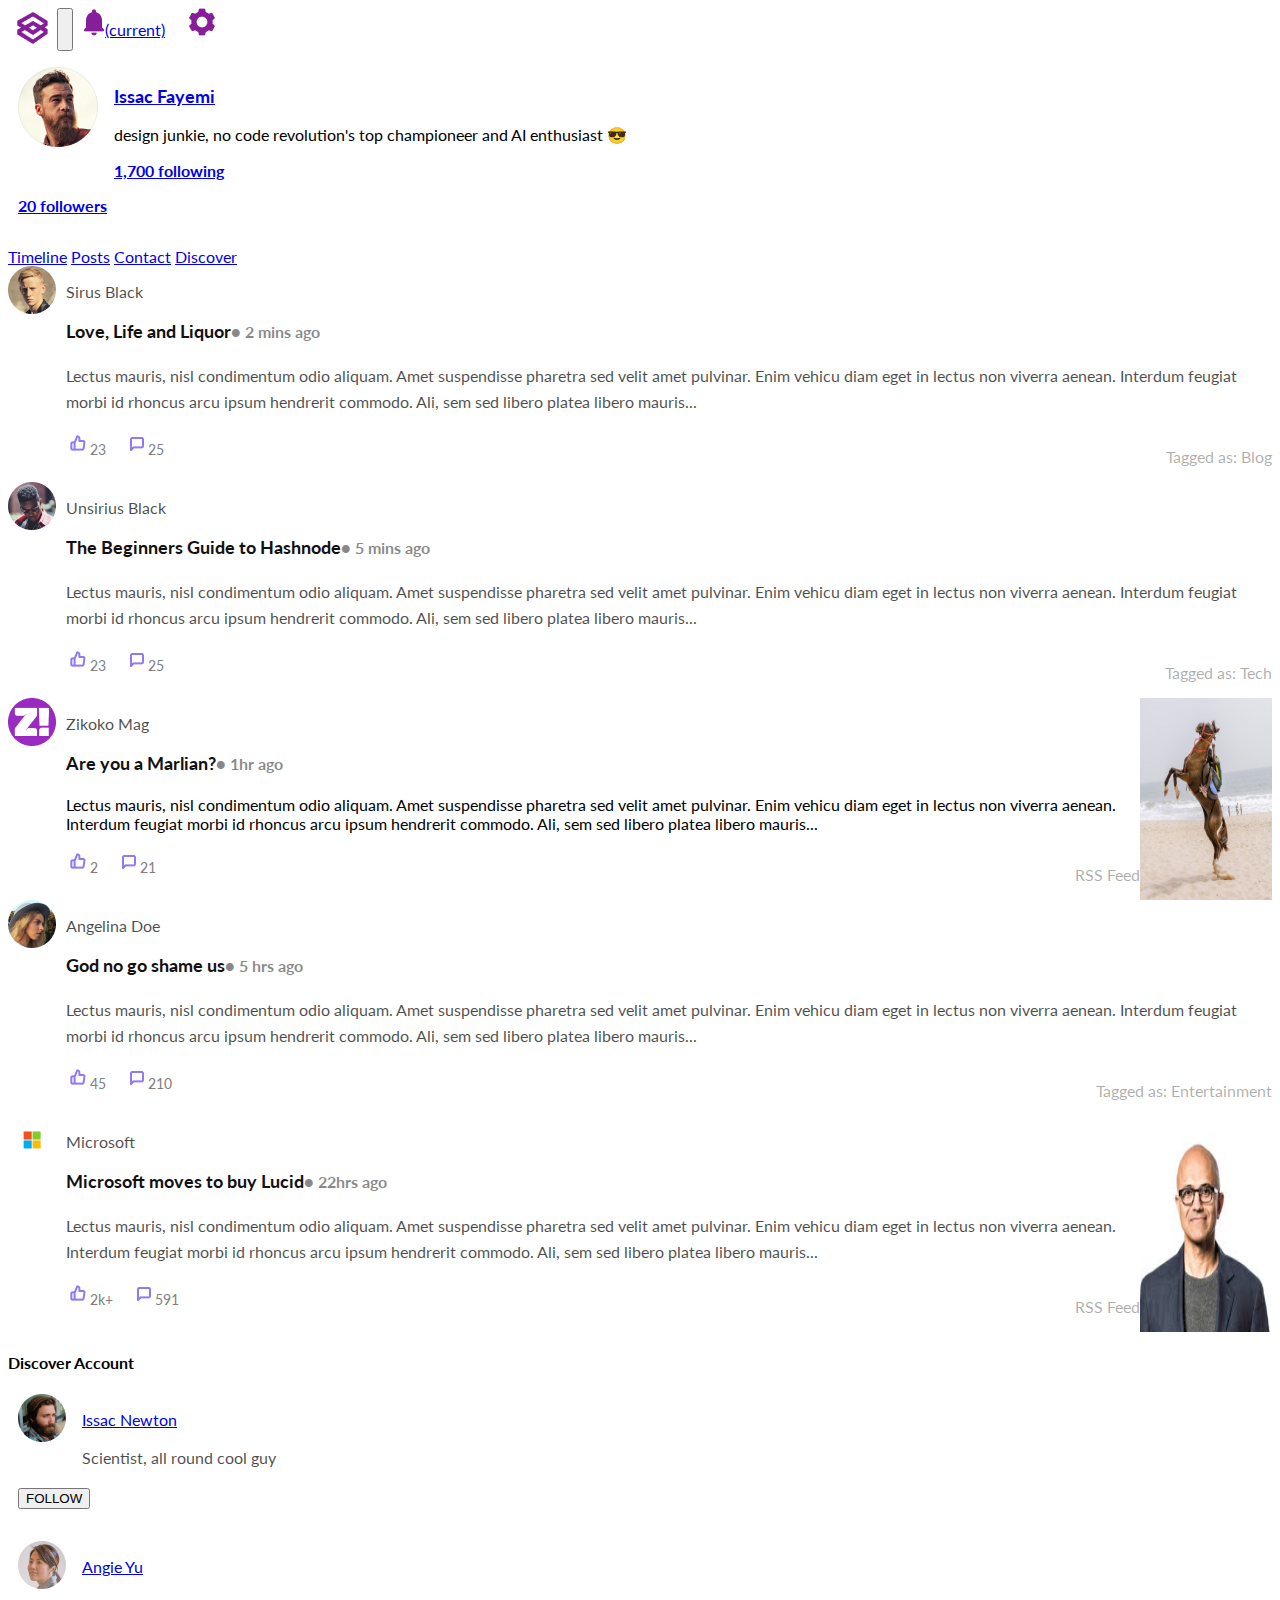
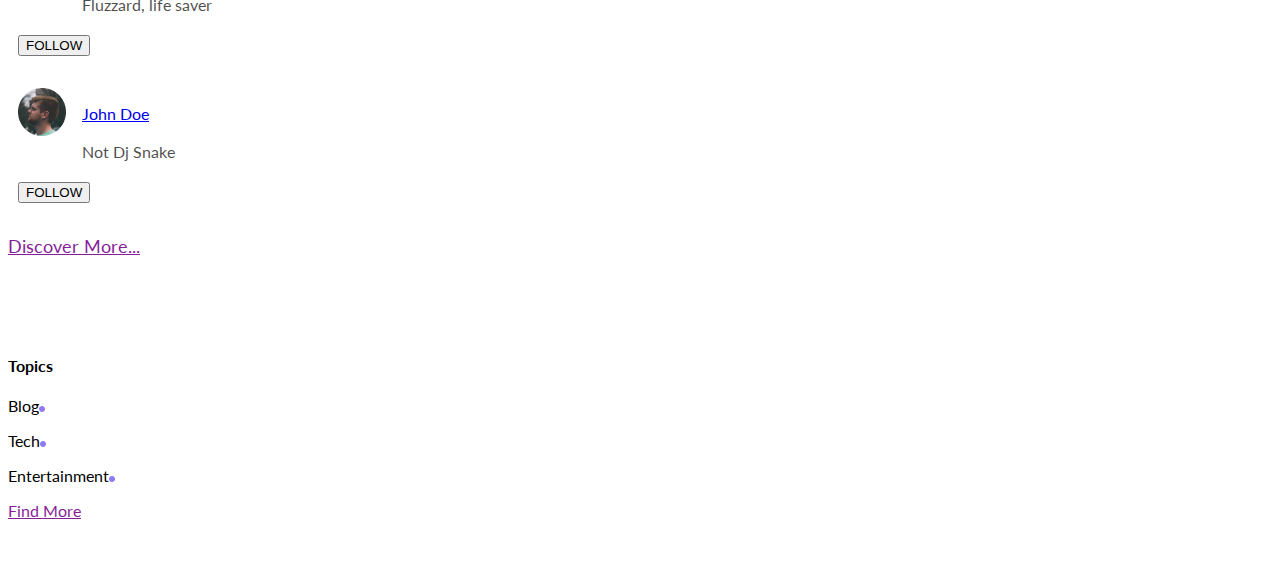
==== index.html @ 247ab6b3 "picture" ====
<!doctype html>
<html lang="en">
  <head>
    <!-- Required meta tags -->
    <meta charset="utf-8">
    <meta name="viewport" content="width=device-width, initial-scale=1, shrink-to-fit=no">

    <!-- Bootstrap CSS -->
    <link rel="stylesheet" href="https://stackpath.bootstrapcdn.com/bootstrap/4.5.0/css/bootstrap.min.css" integrity="sha384-9aIt2nRpC12Uk9gS9baDl411NQApFmC26EwAOH8WgZl5MYYxFfc+NcPb1dKGj7Sk" crossorigin="anonymous">
    <link href="https://fonts.googleapis.com/css2?family=Lato&display=swap" rel="stylesheet">
    
    <title>LucidBlog</title>
    <link rel="stylesheet" href="css1/styles.css">
  </head>
  <body>
    <!-- Header section -->
    <header class="container">
        <nav class="navbar navbar-expand-lg navbar-light ">
            <a class="navbar-brand" href="#"><img src="images/lucid-logo 1.png"></a>
            <button class="navbar-toggler" type="button" data-toggle="collapse" data-target="#navbarNavAltMarkup" aria-controls="navbarNavAltMarkup" aria-expanded="false" aria-label="Toggle navigation">
              <span class="navbar-toggler-icon"></span>
            </button>
            <div class="collapse navbar-collapse" id="navbarNavAltMarkup">
              <div class="navbar-nav ml-auto">
                <a class="nav-item nav-link " href="#"><img src="images/Vector (2).png"><span class="sr-only">(current)</span></a>
                <a class="nav-item nav-link" href="#"><img src="images/Union.png"></a>
              </div>
            </div>
          </nav>
    </header>

    <section class="container d-flex">
      <figure class="figure">
          <img src="images/Ellipse 1.png">
          <figcaption class="d-flex flex-column">
              <p class="profile-name">
                <a href="/name" class="text-dark">Issac Fayemi</a>
              </p>
              <p class="about">design junkie, no code revolution's top championeer and AI enthusiast 😎</p>
          </figcaption>
          <div class="user-stats d-flex flex-row">
              <div class="d-inline pr-3">
                  <a href="/following" class="text-dark">1,700 following</p>
              </div>
              <div class="d-inline pr-3">
                  <a href="/followers" class="text-dark">20 followers</p>
              </div>
          </div>
      </figure>
    </section>

    <section id="main-blog" class="container">
      <div class="row ">
        <div class="col-md-8">
          <nav class="nav d-flex justify-content-start border">
            <a class="p-3 text-muted" href="#">Timeline</a>
            <a class="p-3 text-muted" href="#">Posts</a>
            <a class="p-3 text-muted" href="#">Contact</a>
            <a class="p-3 text-muted" href="#">Discover</a>
          </nav>
          <div class="border comment">
            <div class="col-12 mt-2 comment-header">
              <div>
                <img class="comment-pix" src="images/profilePix1.png">
              </div>
              <div class="comment-brand">
                <p class="brand-title">Sirus Black</p>
                <p class="brand-heading">Love, Life and Liquor<span class="timestamp">&#9679; 2 mins ago</span></p>
                <p class="brand-texts">Lectus mauris, nisl condimentum odio aliquam. Amet suspendisse pharetra sed velit amet 
                pulvinar. Enim vehicu diam eget in lectus non viverra aenean. Interdum feugiat morbi id rhoncus arcu ipsum
                hendrerit commodo. Ali, sem sed libero platea libero mauris... </p>
                <div class="reactions">
                  <img class="icon" src="images/upvote.png"><span class="count">23</span>
                  <img class="icon reply" src="images/reply.png"><span class="count">25</span>
                  <p class="tag ">Tagged as: Blog</p>
                </div>
              </div>
            </div>
          </div>
          <div class="border comment">
            <div class="col-12 mt-2 comment-header">
              <div>
                <img class="comment-pix" src="images/Ellipse 8.png">
              </div>
              <div class="comment-brand">
                <p class="brand-title">Unsirius Black</p>
                <p class="brand-heading">The Beginners Guide to Hashnode<span class="timestamp">&#9679; 5 mins ago</span></p>
                <p class="brand-texts">Lectus mauris, nisl condimentum odio aliquam. Amet suspendisse pharetra sed velit amet 
                pulvinar. Enim vehicu diam eget in lectus non viverra aenean. Interdum feugiat morbi id rhoncus arcu ipsum
                hendrerit commodo. Ali, sem sed libero platea libero mauris... </p>
                <div class="reactions">
                  <img class="icon" src="images/upvote.png"><span class="count">23</span>
                  <img class="icon reply" src="images/reply.png"><span class="count">25</span>
                  <p class="tag ">Tagged as: Tech</p>
                </div>
              </div>
            </div>
          </div>
          <div class="border comment zili">
            <div class="col-8 mt-2 comment-header">
              <br>
              <div>
                <img class="comment-pix" src="images/Ellipse 13.png">
              </div>
              <div class="comment-brand">
                <p class="brand-title">Zikoko Mag</p>
                <p class="brand-heading">Are you a Marlian?<span class="timestamp">&#9679; 1hr ago</span></p>
                <p class="brand-texts-2">Lectus mauris, nisl condimentum odio aliquam. Amet suspendisse pharetra sed velit amet 
                pulvinar. Enim vehicu diam eget in lectus non viverra aenean. Interdum feugiat morbi id rhoncus arcu ipsum
                hendrerit commodo. Ali, sem sed libero platea libero mauris... </p>
                <div class="reactions">
                  <img class="icon" src="images/upvote.png"><span class="count">2</span>
                  <img class="icon reply" src="images/reply.png"><span class="count">21</span>
                  <p class="tag ">RSS Feed</p>
                </div>
              </div>
            </div>
            <div class="col-4 pr-0">
              <img class="img-fluid  pix-zili" src="images/Rectangle 10.png">
            </div>
          </div>
          <div class="border comment">
            <div class="col-12 mt-2 comment-header">
              <div>
                <img class="comment-pix" src="images/Ellipse 8 (1).png">
              </div>
              <div class="comment-brand">
                <p class="brand-title">Angelina Doe</p>
                <p class="brand-heading">God no go shame us<span class="timestamp">&#9679; 5 hrs ago</span></p>
                <p class="brand-texts">Lectus mauris, nisl condimentum odio aliquam. Amet suspendisse pharetra sed velit amet 
                pulvinar. Enim vehicu diam eget in lectus non viverra aenean. Interdum feugiat morbi id rhoncus arcu ipsum
                hendrerit commodo. Ali, sem sed libero platea libero mauris... </p>
                <div class="reactions">
                  <img class="icon" src="images/upvote.png"><span class="count">45</span>
                  <img class="icon reply" src="images/reply.png"><span class="count">210</span>
                  <p class="tag ">Tagged as: Entertainment</p>
                </div>
              </div>
            </div>
          </div>
          <div class="border comment zili">
            <div class="col-8 mt-2 comment-header">
              <div>
                <img class="comment-pix" src="images/Ellipse 13 (2).png">
              </div>
              <div class="comment-brand">
                <p class="brand-title">Microsoft</p>
                <p class="brand-heading">Microsoft moves to buy Lucid<span class="timestamp">&#9679; 22hrs ago</span></p>
                <p class="brand-texts">Lectus mauris, nisl condimentum odio aliquam. Amet suspendisse pharetra sed velit amet 
                pulvinar. Enim vehicu diam eget in lectus non viverra aenean. Interdum feugiat morbi id rhoncus arcu ipsum
                hendrerit commodo. Ali, sem sed libero platea libero mauris... </p>
                <div class="reactions">
                  <img class="icon" src="images/upvote.png"><span class="count">2k+</span>
                  <img class="icon reply" src="images/reply.png"><span class="count">591</span>
                  <p class="tag ">RSS Feed</p>
                </div>
              </div>
            </div>
            <div class="col-4 pr-0">
              <img class="img-fluid  pix-zili" src="images/Rectangle 10 (1).png">
            </div>
          </div>
        </div>
        <!--Discovery Account-->
        <div class="col-md-4">
          <h4>Discover Account</h4>
          <div class="border comment">
            <figure class= " mt-2">
              <img class="figure2" src="images/Ellipse 14.png">
              <figcaption class="d-flex flex-column">
                <p class="profile-name2">
                  <a href="/name" class="text-dark">Issac Newton</a>
                </p>
                <p class="brand-texts">Scientist, all round cool guy</p>
                <p class="d-inline pr-3">
                  <button type="button" class="btn btn-outline-light">FOLLOW</button>
                </p>
                </figcaption>
              </figcaption>
            </figure>      
          </div>
          <div class="border comment">
            <figure class= " mt-2">
              <img class="figure2" src="images/Ellipse 15.png">
              <figcaption class="d-flex flex-column">
                <p class="profile-name2">
                  <a href="/name" class="text-dark">Angie Yu</a>
                </p>
                <p class="brand-texts">Fluzzard, life saver</p>
                <p class="d-inline pr-3">
                  <button type="button" class="btn btn-outline-light">FOLLOW</button>
                </p>
                </figcaption>
              </figcaption>
            </figure>      
          </div>
          <div class="border comment">
            <figure class= " mt-2">
              <img class="figure2" src="images/Ellipse 16.png">
              <figcaption class="d-flex flex-column">
                <p class="profile-name2">
                  <a href="/name" class="text-dark">John Doe</a>
                </p>
                <p class="brand-texts">Not Dj Snake</p>
                <p class="d-inline pr-3">
                  <button type="button" class="btn btn-outline-light">FOLLOW</button>
                </p>
                </figcaption>
              </figcaption>
            </figure>      
          </div>
          <div class="border comment-dis">
            <div class="text-center ">
              <a href="/Discover" class="dis" >Discover More...</a>
            </div>
          </div>
          <div class="pt-5">
            <h4>Topics</h4>
            <div class="border comment">
              <p class="pl-3 pt-3">Blog<span class="topic float-right  pr-3"><img src="images/Ellipse 22.png"></span></p>
            </div>
            <div class="border comment">
              <p class="pl-3 pt-3">Tech<span class="float-right pr-3"><img src="images/Ellipse 22.png"></span></p>
            </div>
            <div class="border comment">
              <p class="pl-3 pt-3">Entertainment<span class="float-right pr-3"><img src="images/Ellipse 22.png"></span></p>
            </div>
            <div class="border comment">
              <p class="pl-3 pt-3">
                <a href="/Find" class="find">Find More</a>
              </p>
            </div>
          </div>
        </div>  
      </div>   
    </section>
    <br>
    <br>
    

    <!-- blog navbar -->
        <!-- Optional JavaScript -->
    <!-- jQuery first, then Popper.js, then Bootstrap JS -->
    <script src="https://code.jquery.com/jquery-3.5.1.slim.min.js" integrity="sha384-DfXdz2htPH0lsSSs5nCTpuj/zy4C+OGpamoFVy38MVBnE+IbbVYUew+OrCXaRkfj" crossorigin="anonymous"></script>
    <script src="https://cdn.jsdelivr.net/npm/popper.js@1.16.0/dist/umd/popper.min.js" integrity="sha384-Q6E9RHvbIyZFJoft+2mJbHaEWldlvI9IOYy5n3zV9zzTtmI3UksdQRVvoxMfooAo" crossorigin="anonymous"></script>
    <script src="https://stackpath.bootstrapcdn.com/bootstrap/4.5.0/js/bootstrap.min.js" integrity="sha384-OgVRvuATP1z7JjHLkuOU7Xw704+h835Lr+6QL9UvYjZE3Ipu6Tp75j7Bh/kR0JKI" crossorigin="anonymous"></script>
  </body>
</html>
---- css1/styles.css ----
html,body{
    background:#FFFFFF;
    font-family: 'Lato', sans-serif;
}
 .navbar{
    display: flex;
}
.navbar-nav{
    justify-content: right;
    float: right;
} 
.nav-item{
    margin: 10px;
}
figure {
    overflow: auto;
    margin-left: 10px;
}

figure img{
    float: left;
    margin: 0 1em 1em 0;
    height: 80px;
    width: 80px;
}


.profile-name{
    font-weight: bold;
    font-size: 22px;
}

.about{
    font-size: 16px;
}

.user-stats{
    font-size: 16px;
    font-weight: bold;
}
.comment-brand{
    margin-left: 10px;
}
.comment-header{
    display: flex;
    flex-direction: row; 

}
.comment-pix{
    height: 48px;
    width: 48px;
}
.brand-title{
    font-size: 16px;
    line-height: 19px;
    color: rgba(17, 17, 17, 0.75);
}
.brand-heading{
    font-weight: bold;
    font-size: 18px;
    line-height: 22px;
    color: #111111;
}
.timestamp{
    font-size: 16px;
    line-height: 26px;
    color: rgba(17, 17, 17, 0.5);
}
.brand-texts{
    width: 100%;
    font-weight: normal;
    font-size: 16px;
    line-height: 26px;
    color: rgba(17, 17, 17, 0.75);
}

.count{
    font-weight: 500;
    font-size: 14px;
    line-height: 17px;
    color: rgba(0, 0, 0, 0.5);
}
.reactions{
    /* width: 100%; */
}
.icon{
    margin: 4px;
}
.reply{
    margin-left: 20px;
}
.tag{
    font-weight: normal;
    font-size: 16px;
    line-height: 19px;
    float: right;
    color: rgba(17, 17, 17, 0.35);

}

.figure2 {
    height: 48px;
    width: 48px;
}

.profile-name{
    font-weight: bold;
    font-size: 18px;
    color: rgba(17, 17, 17, 0.75);
}

.comment-dis{
    position: relative;
    width: 100%;
    height: 100px;
}

.dis {
    font-size: 18px;
    line-height: 22px;
    color: #871E99;
    padding-right: 55px;
    padding-bottom: 30px;
}

.find{
    color: #871E99;
}
 .zili{
    display: flex;
    flex-direction: row;
    width: 100%;
} 
.pix-zili{
    height:100%;
    width: 100%;
    padding-right: none;
}
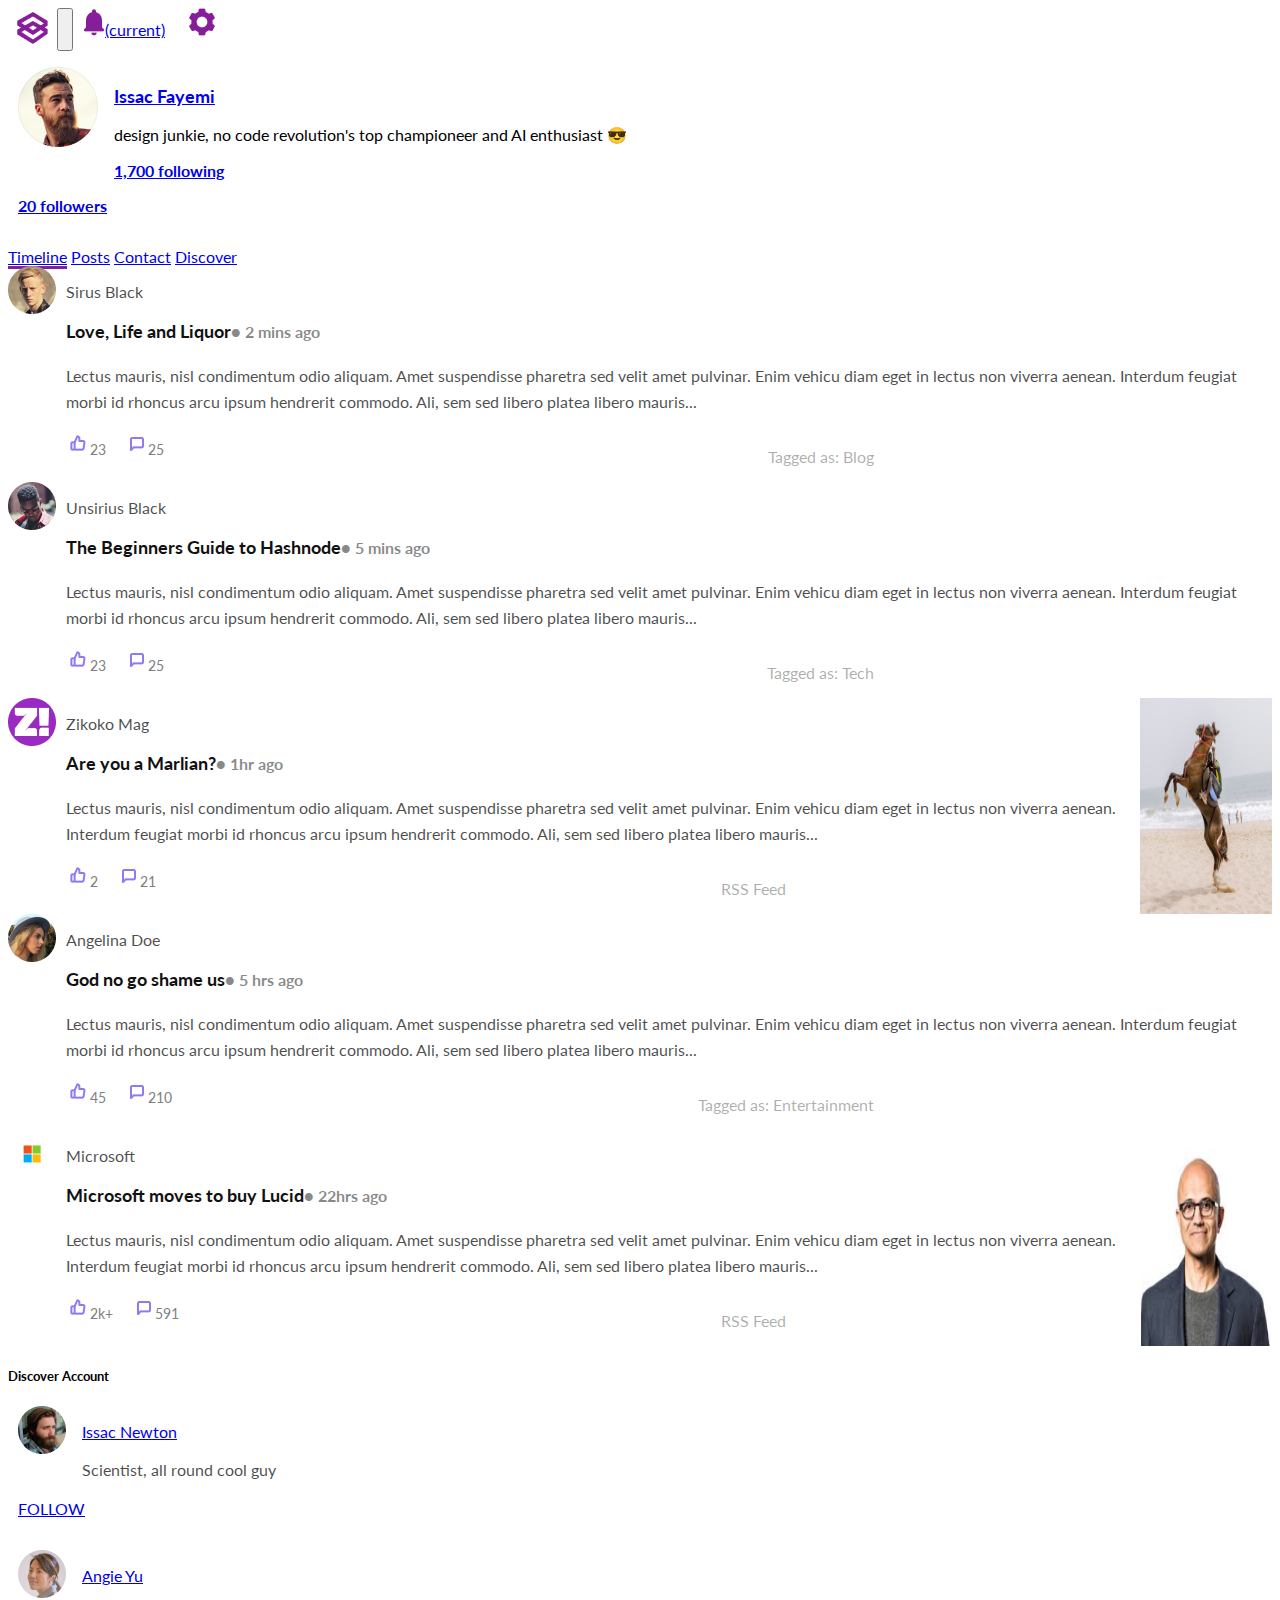
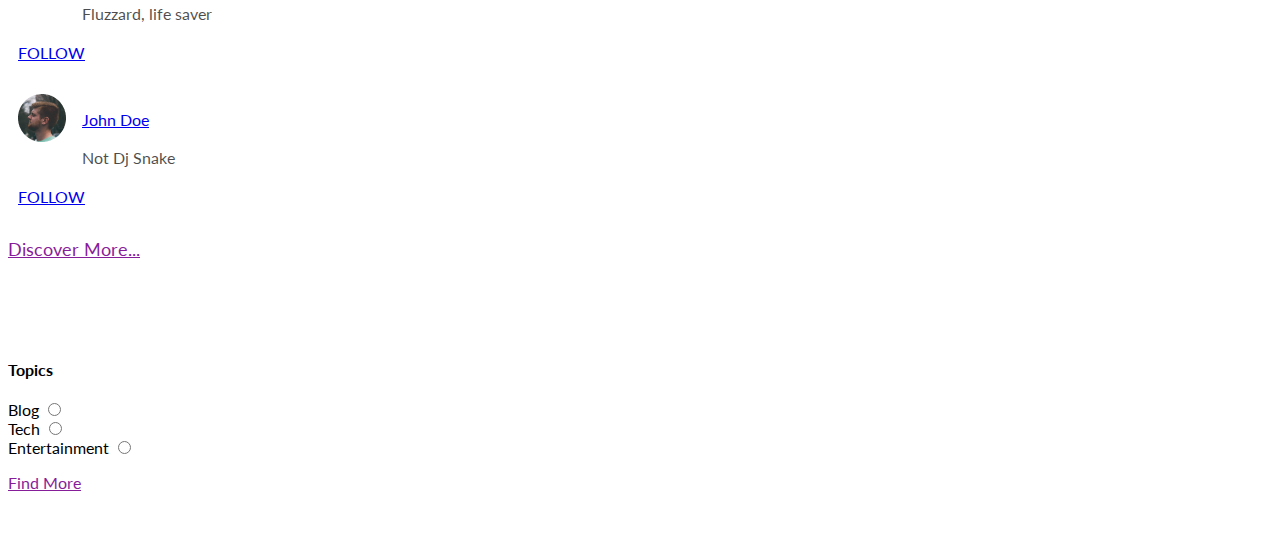
==== commit 6dc4940e: "Link discover page" ====
--- a/index.html
+++ b/index.html
@@ -10,7 +10,7 @@
     <link href="https://fonts.googleapis.com/css2?family=Lato&display=swap" rel="stylesheet">
     
     <title>LucidBlog</title>
-    <link rel="stylesheet" href="css1/styles.css">
+    <link rel="stylesheet" href="css/styles.css">
   </head>
   <body>
     <!-- Header section -->
@@ -29,34 +29,34 @@
           </nav>
     </header>
 
-    <section class="container d-flex">
-      <figure class="figure">
-          <img src="images/Ellipse 1.png">
-          <figcaption class="d-flex flex-column">
-              <p class="profile-name">
-                <a href="/name" class="text-dark">Issac Fayemi</a>
-              </p>
-              <p class="about">design junkie, no code revolution's top championeer and AI enthusiast 😎</p>
-          </figcaption>
-          <div class="user-stats d-flex flex-row">
-              <div class="d-inline pr-3">
-                  <a href="/following" class="text-dark">1,700 following</p>
-              </div>
-              <div class="d-inline pr-3">
-                  <a href="/followers" class="text-dark">20 followers</p>
-              </div>
-          </div>
-      </figure>
-    </section>
 
     <section id="main-blog" class="container">
       <div class="row ">
         <div class="col-md-8">
-          <nav class="nav d-flex justify-content-start border">
-            <a class="p-3 text-muted" href="#">Timeline</a>
+          <section class="d-flex">
+            <figure class="figure">
+                <img src="images/Ellipse 1.png">
+                <figcaption class="d-flex flex-column">
+                    <p class="profile-name">
+                      <a href="/name" class="text-dark">Issac Fayemi</a>
+                    </p>
+                    <p class="about">design junkie, no code revolution's top championeer and AI enthusiast 😎</p>
+                </figcaption>
+                <div class="user-stats d-flex flex-row">
+                    <div class="d-inline pr-3">
+                        <a href="/following" class="text-dark">1,700 following</p>
+                    </div>
+                    <div class="d-inline pr-3">
+                        <a href="/followers" class="text-dark">20 followers</p>
+                    </div>
+                </div>
+            </figure>
+          </section>
+          <nav class="nav topnav d-flex justify-content-start border">
+            <a class="p-3 text-muted active" href="#">Timeline</a>
             <a class="p-3 text-muted" href="#">Posts</a>
             <a class="p-3 text-muted" href="#">Contact</a>
-            <a class="p-3 text-muted" href="#">Discover</a>
+            <a class="p-3 text-muted" href="discover.html">Discover</a>
           </nav>
           <div class="border comment">
             <div class="col-12 mt-2 comment-header">
@@ -98,14 +98,13 @@
           </div>
           <div class="border comment zili">
             <div class="col-8 mt-2 comment-header">
-              <br>
               <div>
                 <img class="comment-pix" src="images/Ellipse 13.png">
               </div>
               <div class="comment-brand">
                 <p class="brand-title">Zikoko Mag</p>
                 <p class="brand-heading">Are you a Marlian?<span class="timestamp">&#9679; 1hr ago</span></p>
-                <p class="brand-texts-2">Lectus mauris, nisl condimentum odio aliquam. Amet suspendisse pharetra sed velit amet 
+                <p class="brand-texts">Lectus mauris, nisl condimentum odio aliquam. Amet suspendisse pharetra sed velit amet 
                 pulvinar. Enim vehicu diam eget in lectus non viverra aenean. Interdum feugiat morbi id rhoncus arcu ipsum
                 hendrerit commodo. Ali, sem sed libero platea libero mauris... </p>
                 <div class="reactions">
@@ -116,7 +115,7 @@
               </div>
             </div>
             <div class="col-4 pr-0">
-              <img class="img-fluid  pix-zili" src="images/Rectangle 10.png">
+              <img class="img-fluid pix-zili" src="images/Rectangle 10.png">
             </div>
           </div>
           <div class="border comment">
@@ -139,7 +138,7 @@
             </div>
           </div>
           <div class="border comment zili">
-            <div class="col-8 mt-2 comment-header">
+            <div class="col-12 mt-2 comment-header">
               <div>
                 <img class="comment-pix" src="images/Ellipse 13 (2).png">
               </div>
@@ -155,17 +154,19 @@
                   <p class="tag ">RSS Feed</p>
                 </div>
               </div>
-            </div>
-            <div class="col-4 pr-0">
-              <img class="img-fluid  pix-zili" src="images/Rectangle 10 (1).png">
+              <div class="col-4 pr-0">
+                <img class="img-fluid pix-zili" src="images/Rectangle 10 (1).png">
+              </div>
             </div>
           </div>
         </div>
         <!--Discovery Account-->
         <div class="col-md-4">
-          <h4>Discover Account</h4>
-          <div class="border comment">
-            <figure class= " mt-2">
+          <div>
+            <h5 class="dis-acc">Discover Account</h5>
+          </div>
+          <div class="border comment-2">
+            <figure class= " mt-3">
               <img class="figure2" src="images/Ellipse 14.png">
               <figcaption class="d-flex flex-column">
                 <p class="profile-name2">
@@ -173,7 +174,7 @@
                 </p>
                 <p class="brand-texts">Scientist, all round cool guy</p>
                 <p class="d-inline pr-3">
-                  <button type="button" class="btn btn-outline-light">FOLLOW</button>
+                  <a class="follow" href="#">FOLLOW</a>
                 </p>
                 </figcaption>
               </figcaption>
@@ -188,7 +189,7 @@
                 </p>
                 <p class="brand-texts">Fluzzard, life saver</p>
                 <p class="d-inline pr-3">
-                  <button type="button" class="btn btn-outline-light">FOLLOW</button>
+                  <a class="follow" href="#">FOLLOW</a>
                 </p>
                 </figcaption>
               </figcaption>
@@ -203,35 +204,38 @@
                 </p>
                 <p class="brand-texts">Not Dj Snake</p>
                 <p class="d-inline pr-3">
-                  <button type="button" class="btn btn-outline-light">FOLLOW</button>
+                  <a class="follow" href="#">FOLLOW</a>
                 </p>
                 </figcaption>
               </figcaption>
             </figure>      
           </div>
           <div class="border comment-dis">
-            <div class="text-center ">
+            <div class="text-center mt-5 ">
               <a href="/Discover" class="dis" >Discover More...</a>
             </div>
           </div>
           <div class="pt-5">
             <h4>Topics</h4>
+            <div class="border comment form-check">
+              <label type="form-check-label" for="blog" >Blog</label>
+              <input type="radio" class="float-right mr-3 mt-2">
+            </div>
+            <div class="border comment form-check">
+              <label type="form-check-label" for="blog" >Tech</label>
+              <input type="radio" class="float-right mr-3 mt-2">
+            </div>
+            <div class="border comment form-check">
+              <label type="form-check-label" for="blog" >Entertainment</label>
+              <input type="radio" class="float-right mr-3 mt-2">
+            </div>
             <div class="border comment">
-              <p class="pl-3 pt-3">Blog<span class="topic float-right  pr-3"><img src="images/Ellipse 22.png"></span></p>
-            </div>
-            <div class="border comment">
-              <p class="pl-3 pt-3">Tech<span class="float-right pr-3"><img src="images/Ellipse 22.png"></span></p>
-            </div>
-            <div class="border comment">
-              <p class="pl-3 pt-3">Entertainment<span class="float-right pr-3"><img src="images/Ellipse 22.png"></span></p>
-            </div>
-            <div class="border comment">
-              <p class="pl-3 pt-3">
-                <a href="/Find" class="find">Find More</a>
+              <p class="pl-4 pt-3">
+                <a href="#" class="find">Find More</a>
               </p>
             </div>
           </div>
-        </div>  
+        </div>
       </div>   
     </section>
     <br>
@@ -245,4 +249,4 @@
     <script src="https://cdn.jsdelivr.net/npm/popper.js@1.16.0/dist/umd/popper.min.js" integrity="sha384-Q6E9RHvbIyZFJoft+2mJbHaEWldlvI9IOYy5n3zV9zzTtmI3UksdQRVvoxMfooAo" crossorigin="anonymous"></script>
     <script src="https://stackpath.bootstrapcdn.com/bootstrap/4.5.0/js/bootstrap.min.js" integrity="sha384-OgVRvuATP1z7JjHLkuOU7Xw704+h835Lr+6QL9UvYjZE3Ipu6Tp75j7Bh/kR0JKI" crossorigin="anonymous"></script>
   </body>
-</html>+</html>
--- a/css/styles.css
+++ b/css/styles.css
@@ -0,0 +1,193 @@
+
+html,body{
+    background:#FFFFFF;
+    font-family: 'Lato', sans-serif;
+}
+ .navbar{
+    display: flex;
+}
+.navbar-nav{
+    justify-content: right;
+    float: right;
+} 
+.nav-item{
+    margin: 10px;
+}
+figure {
+    overflow: auto;
+    margin-left: 10px;
+}
+
+figure img{
+    float: left;
+    margin: 0 1em 1em 0;
+    height: 80px;
+    width: 80px;
+}
+.topnav a:hover {
+    border-bottom: 3px solid #871E99;
+  }
+  
+.topnav a.active {
+    border-bottom: 3px solid #871E99;
+}
+.profile-name{
+    font-weight: bold;
+    font-size: 22px;
+}
+
+.about{
+    font-size: 16px;
+}
+
+.user-stats{
+    font-size: 16px;
+    font-weight: bold;
+}
+.comment-brand{
+    margin-left: 10px;
+}
+.comment-header{
+    display: flex;
+    flex-direction: row;
+}
+.comment-pix{
+    height: 48px;
+    width: 48px;
+}
+.brand-title{
+    font-size: 16px;
+    line-height: 19px;
+    color: rgba(17, 17, 17, 0.75);
+}
+.brand-heading{
+    font-weight: bold;
+    font-size: 18px;
+    line-height: 22px;
+    color: #111111;
+}
+.timestamp{
+    font-size: 16px;
+    line-height: 26px;
+    color: rgba(17, 17, 17, 0.5);
+}
+.brand-texts{
+    width: 100%;
+    font-weight: normal;
+    font-size: 16px;
+    line-height: 26px;
+    color: rgba(17, 17, 17, 0.75);
+}
+
+.count{
+    font-weight: 500;
+    font-size: 14px;
+    line-height: 17px;
+    color: rgba(0, 0, 0, 0.5);
+}
+.reactions{
+    width: 67%;
+}
+.icon{
+    margin: 4px;
+}
+.reply{
+    margin-left: 20px;
+}
+.tag{
+    font-weight: normal;
+    font-size: 16px;
+    line-height: 19px;
+    float: right;
+    color: rgba(17, 17, 17, 0.35);
+
+}
+.zili{
+    display: flex;
+    flex-direction: row;
+    width: 100%;
+}
+.pix-zili{
+    height: 100%;
+    width: 100%;
+}
+
+.figure2 {
+    height: 48px;
+    width: 48px;
+}
+
+.profile-name{
+    font-weight: bold;
+    font-size: 18px;
+    color: rgba(17, 17, 17, 0.75);
+}
+
+.comment-dis{
+    position: relative;
+    width: 100%;
+    height: 100px;
+}
+
+.dis {
+    font-size: 18px;
+    line-height: 22px;
+    color: #871E99;
+    padding-right: 65px;
+    padding-bottom: 30px;
+}
+
+.find{
+    color: #871E99;
+}
+
+ /* Page 2 */
+ .blog{
+    font-weight: bold;
+    font-size: 22px;
+    line-height: 26px;
+    margin-left: 18px;
+}
+.top{
+    font-weight: normal;
+    font-size: 16px;
+    line-height: 19px;
+}
+.contributors{
+    display: flex;
+    flex-direction: row;
+    margin-bottom: 20px;
+}
+.contrib{
+    display: flex;
+    flex-direction: column;
+    padding:20px;
+}
+.boxed{
+    background: #EEEEEE;
+    border: 1px solid white;
+    border-radius: 10px;
+    width: 90%;
+    height: 42px;
+    max-width: 100%;
+    margin: 10px;
+}
+.search{
+    font-size: 16px;
+    line-height: 19px;
+    color: rgba(17, 17, 17, 0.5);
+    margin: 5px;
+    margin-top: 5px;
+}
+
+.topic-con{
+    font-weight: normal;
+    font-size: 18px;
+    line-height: 22px;
+    color: rgba(17, 17, 17, 0.75);
+}
+
+.pix{
+    height: 10px;
+    width: 10px;
+}
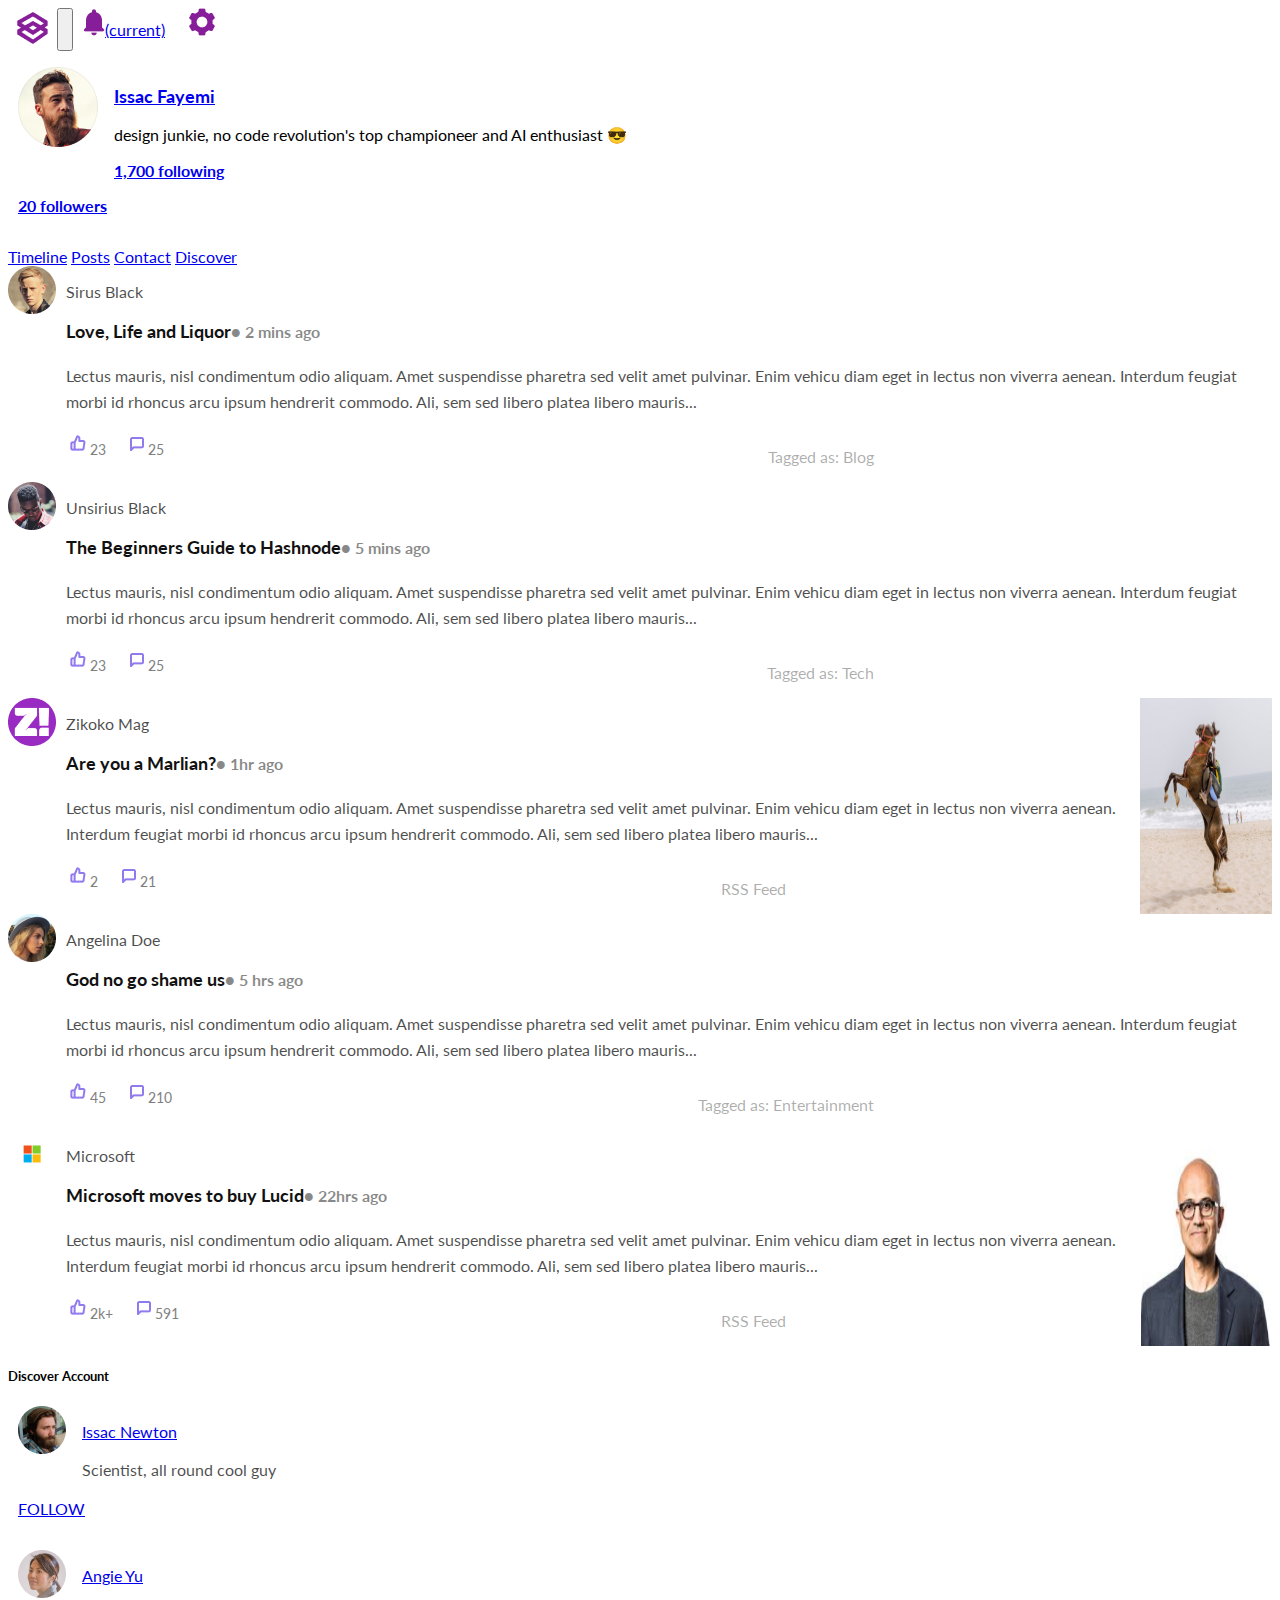
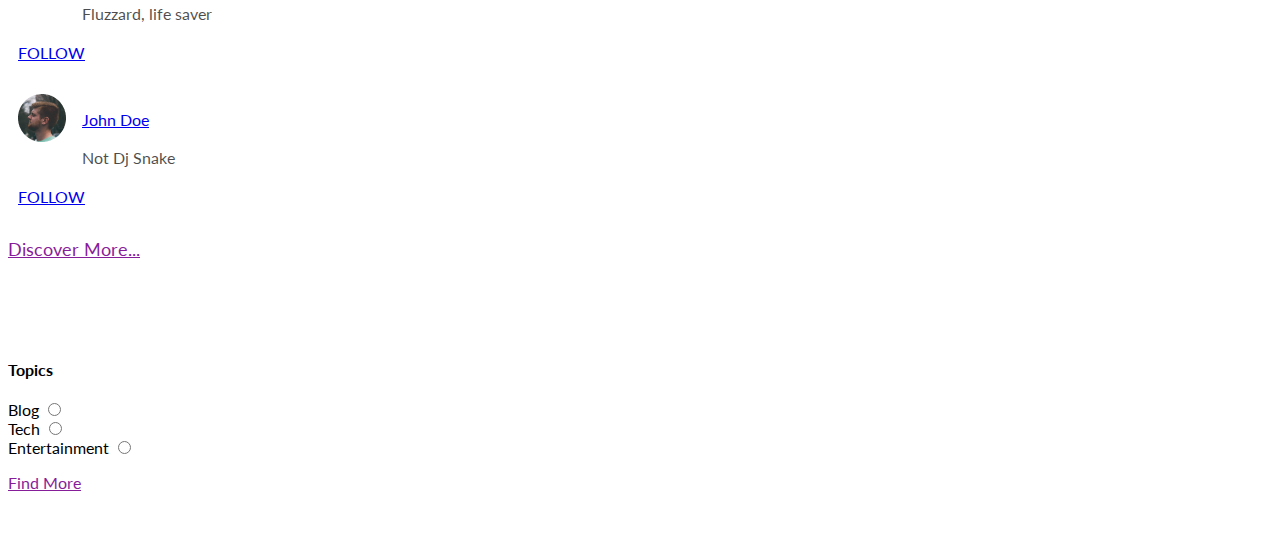
==== commit 6ff4ef9d: "Minor fix" ====
--- a/index.html
+++ b/index.html
@@ -16,7 +16,7 @@
     <!-- Header section -->
     <header class="container">
         <nav class="navbar navbar-expand-lg navbar-light ">
-            <a class="navbar-brand" href="#"><img src="images/lucid-logo 1.png"></a>
+            <a class="navbar-brand" href="#"><img class="image-fluid" src="images/lucid-logo 1.png"></a>
             <button class="navbar-toggler" type="button" data-toggle="collapse" data-target="#navbarNavAltMarkup" aria-controls="navbarNavAltMarkup" aria-expanded="false" aria-label="Toggle navigation">
               <span class="navbar-toggler-icon"></span>
             </button>
@@ -28,8 +28,7 @@
             </div>
           </nav>
     </header>
-
-
+    <!--Main section-->
     <section id="main-blog" class="container">
       <div class="row ">
         <div class="col-md-8">
@@ -52,8 +51,9 @@
                 </div>
             </figure>
           </section>
+          <!--Navbar and Comments section-->
           <nav class="nav topnav d-flex justify-content-start border">
-            <a class="p-3 text-muted active" href="#">Timeline</a>
+            <a class="p-3 text-muted" href="index.html">Timeline</a>
             <a class="p-3 text-muted" href="#">Posts</a>
             <a class="p-3 text-muted" href="#">Contact</a>
             <a class="p-3 text-muted" href="discover.html">Discover</a>
@@ -115,7 +115,7 @@
               </div>
             </div>
             <div class="col-4 pr-0">
-              <img class="img-fluid pix-zili" src="images/Rectangle 10.png">
+              <img class="image-fluid pix-zili" src="images/Rectangle 10.png">
             </div>
           </div>
           <div class="border comment">
@@ -155,7 +155,7 @@
                 </div>
               </div>
               <div class="col-4 pr-0">
-                <img class="img-fluid pix-zili" src="images/Rectangle 10 (1).png">
+                <img class="image-fluid pix-zili" src="images/Rectangle 10 (1).png">
               </div>
             </div>
           </div>
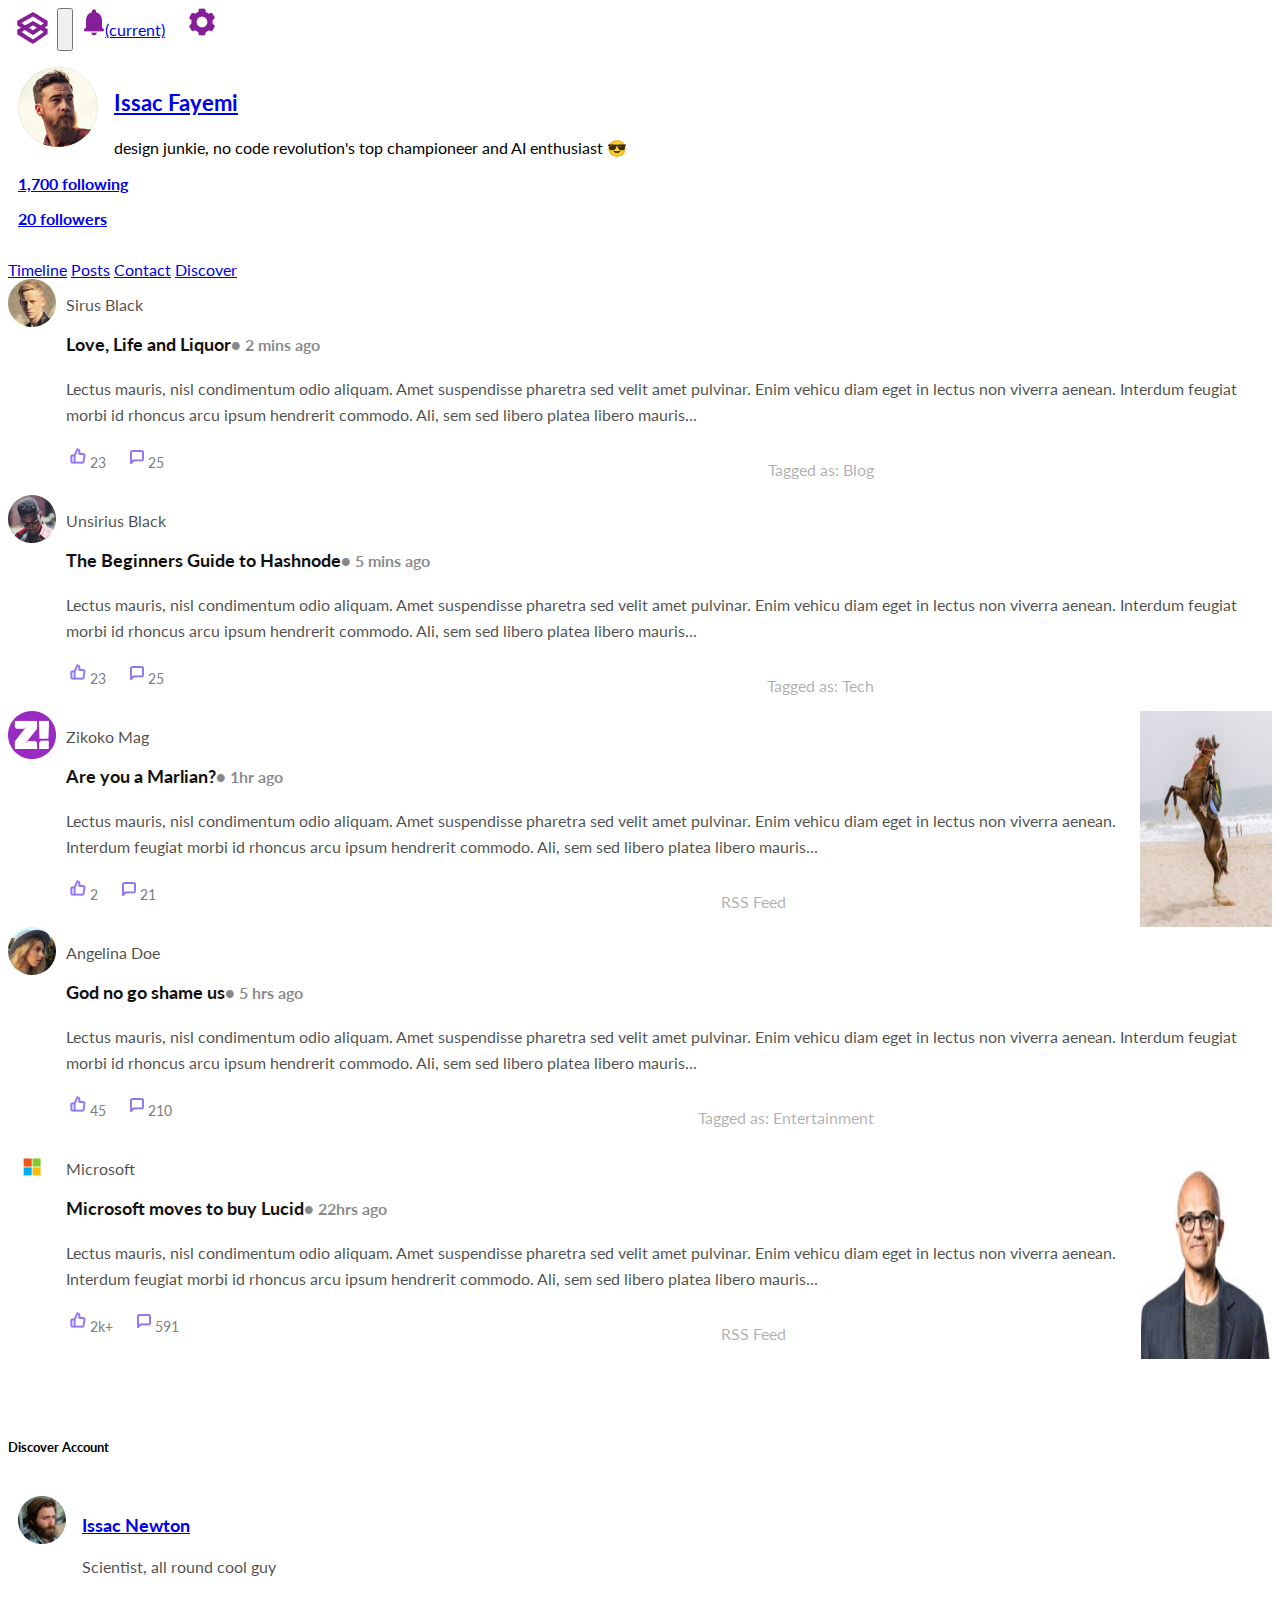
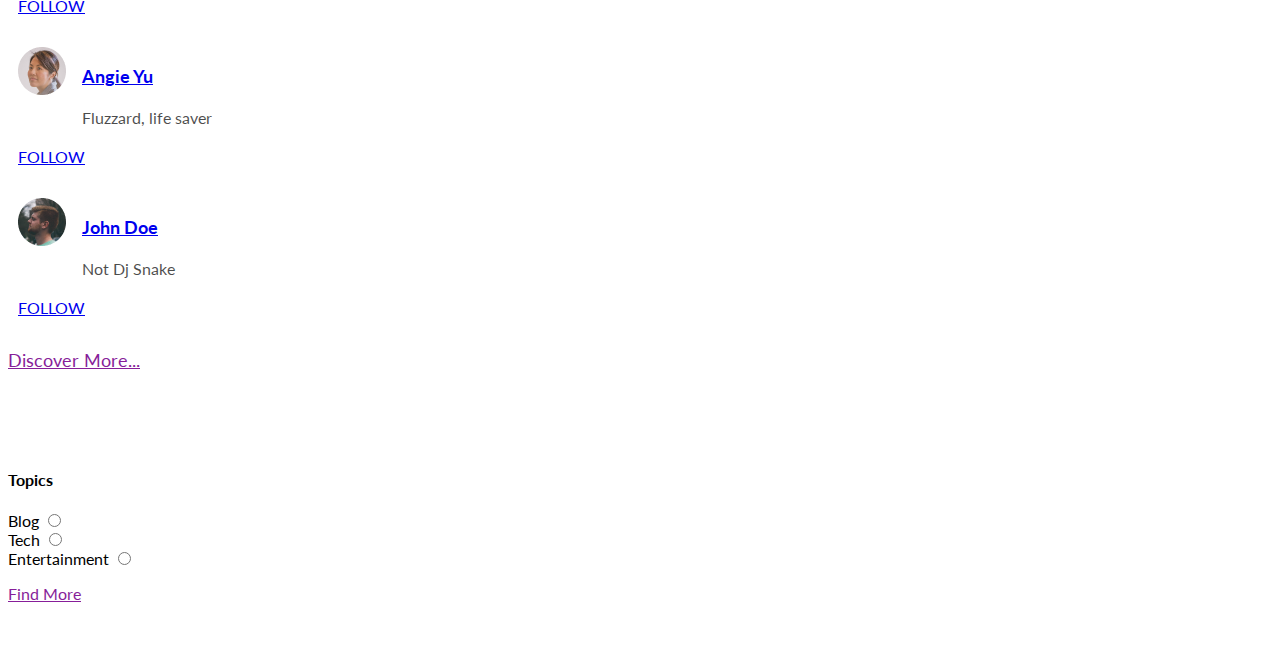
==== commit a200f4c8: "Bug fix" ====
--- a/index.html
+++ b/index.html
@@ -13,11 +13,23 @@
     <link rel="stylesheet" href="css/styles.css">
   </head>
   <body>
+    <div class="dropdown-container">
+      <div class="dropdown" onclick="event.stopPropagation()">
+        <ul class="dropdown-list" >
+          <li class="list-item" href="#">Timeline<span class="sr-only">(current)</span></li>
+          <li class="list-item" href="#">Posts</li>
+          <li class="list-item" href="#">Contact</li>
+          <li class="list-item" href="#">Discover</li>
+          <li class="list-item" href="#">Notifications</li>
+          <li class="list-item" href="#">Settings</li>
+        </ul>
+      </div>
+    </div>
     <!-- Header section -->
     <header class="container">
         <nav class="navbar navbar-expand-lg navbar-light ">
             <a class="navbar-brand" href="#"><img class="image-fluid" src="images/lucid-logo 1.png"></a>
-            <button class="navbar-toggler" type="button" data-toggle="collapse" data-target="#navbarNavAltMarkup" aria-controls="navbarNavAltMarkup" aria-expanded="false" aria-label="Toggle navigation">
+            <button class="navbar-toggler menu" type="button" data-toggle="collapse" data-target="#navbarNavAltMarkup" aria-controls="navbarNavAltMarkup" aria-expanded="false" aria-label="Toggle navigation">
               <span class="navbar-toggler-icon"></span>
             </button>
             <div class="collapse navbar-collapse" id="navbarNavAltMarkup">
@@ -30,7 +42,7 @@
     </header>
     <!--Main section-->
     <section id="main-blog" class="container">
-      <div class="row ">
+      <div class="row">
         <div class="col-md-8">
           <section class="d-flex">
             <figure class="figure">
@@ -53,10 +65,10 @@
           </section>
           <!--Navbar and Comments section-->
           <nav class="nav topnav d-flex justify-content-start border">
-            <a class="p-3 text-muted" href="index.html">Timeline</a>
-            <a class="p-3 text-muted" href="#">Posts</a>
-            <a class="p-3 text-muted" href="#">Contact</a>
-            <a class="p-3 text-muted" href="discover.html">Discover</a>
+            <a class="p-2 text-muted" href="index.html">Timeline</a>
+            <a class="p-2 text-muted" href="#">Posts</a>
+            <a class="p-2 text-muted" href="#">Contact</a>
+            <a class="p-2 text-muted" href="discover.html">Discover</a>
           </nav>
           <div class="border comment">
             <div class="col-12 mt-2 comment-header">
@@ -115,7 +127,7 @@
               </div>
             </div>
             <div class="col-4 pr-0">
-              <img class="image-fluid pix-zili" src="images/Rectangle 10.png">
+              <img class="img-fluid pix-zili" src="images/Rectangle 10.png">
             </div>
           </div>
           <div class="border comment">
@@ -138,7 +150,7 @@
             </div>
           </div>
           <div class="border comment zili">
-            <div class="col-12 mt-2 comment-header">
+            <div class="col-md-8 col-lg-8 col-sm-8 mt-2 comment-header">
               <div>
                 <img class="comment-pix" src="images/Ellipse 13 (2).png">
               </div>
@@ -154,8 +166,8 @@
                   <p class="tag ">RSS Feed</p>
                 </div>
               </div>
-              <div class="col-4 pr-0">
-                <img class="image-fluid pix-zili" src="images/Rectangle 10 (1).png">
+              <div class="col-md-4 col-lg-4 col-sm-4 pr-0">
+                <img class="img-fluid pix-zili" src="images/Rectangle 10 (1).png">
               </div>
             </div>
           </div>
@@ -245,6 +257,7 @@
     <!-- blog navbar -->
         <!-- Optional JavaScript -->
     <!-- jQuery first, then Popper.js, then Bootstrap JS -->
+    <script type="text/javascript" src="js/article.js"></script>
     <script src="https://code.jquery.com/jquery-3.5.1.slim.min.js" integrity="sha384-DfXdz2htPH0lsSSs5nCTpuj/zy4C+OGpamoFVy38MVBnE+IbbVYUew+OrCXaRkfj" crossorigin="anonymous"></script>
     <script src="https://cdn.jsdelivr.net/npm/popper.js@1.16.0/dist/umd/popper.min.js" integrity="sha384-Q6E9RHvbIyZFJoft+2mJbHaEWldlvI9IOYy5n3zV9zzTtmI3UksdQRVvoxMfooAo" crossorigin="anonymous"></script>
     <script src="https://stackpath.bootstrapcdn.com/bootstrap/4.5.0/js/bootstrap.min.js" integrity="sha384-OgVRvuATP1z7JjHLkuOU7Xw704+h835Lr+6QL9UvYjZE3Ipu6Tp75j7Bh/kR0JKI" crossorigin="anonymous"></script>
--- a/css/styles.css
+++ b/css/styles.css
@@ -3,16 +3,22 @@
     background:#FFFFFF;
     font-family: 'Lato', sans-serif;
 }
- .navbar{
-    display: flex;
-}
+
+/*Header section*/
+.navbar{
+    display: flex;
+}
+
 .navbar-nav{
     justify-content: right;
     float: right;
-} 
+}
+
 .nav-item{
     margin: 10px;
 }
+
+/*Main section*/
 figure {
     overflow: auto;
     margin-left: 10px;
@@ -24,53 +30,63 @@
     height: 80px;
     width: 80px;
 }
+
+.profile-name{
+    font-weight: bold;
+    font-size: 22px;
+}
+
+.about{
+    font-size: 16px;
+}
+
+.user-stats{
+    font-size: 16px;
+    font-weight: bold;
+}
+
+/*Navbar and comments section*/
 .topnav a:hover {
     border-bottom: 3px solid #871E99;
-  }
-  
+}
+
 .topnav a.active {
     border-bottom: 3px solid #871E99;
 }
-.profile-name{
-    font-weight: bold;
-    font-size: 22px;
-}
-
-.about{
-    font-size: 16px;
-}
-
-.user-stats{
-    font-size: 16px;
-    font-weight: bold;
-}
+
 .comment-brand{
     margin-left: 10px;
 }
+
 .comment-header{
     display: flex;
     flex-direction: row;
 }
+
 .comment-pix{
     height: 48px;
     width: 48px;
 }
+
 .brand-title{
     font-size: 16px;
     line-height: 19px;
     color: rgba(17, 17, 17, 0.75);
 }
+
 .brand-heading{
     font-weight: bold;
     font-size: 18px;
     line-height: 22px;
     color: #111111;
 }
+
 .timestamp{
     font-size: 16px;
     line-height: 26px;
     color: rgba(17, 17, 17, 0.5);
 }
+
 .brand-texts{
     width: 100%;
     font-weight: normal;
@@ -85,31 +101,45 @@
     line-height: 17px;
     color: rgba(0, 0, 0, 0.5);
 }
+
 .reactions{
     width: 67%;
 }
+
 .icon{
     margin: 4px;
 }
+
 .reply{
     margin-left: 20px;
 }
+
 .tag{
     font-weight: normal;
     font-size: 16px;
     line-height: 19px;
     float: right;
     color: rgba(17, 17, 17, 0.35);
-
-}
+}
+
 .zili{
     display: flex;
     flex-direction: row;
     width: 100%;
 }
+
 .pix-zili{
     height: 100%;
     width: 100%;
+}
+
+/*Discovery Account section*/
+.dis-acc{
+    margin-top: 80px;
+}
+
+.comment-2{
+    margin-top: 41px;
 }
 
 .figure2 {
@@ -117,7 +147,7 @@
     width: 48px;
 }
 
-.profile-name{
+.profile-name2{
     font-weight: bold;
     font-size: 18px;
     color: rgba(17, 17, 17, 0.75);
@@ -141,28 +171,32 @@
     color: #871E99;
 }
 
- /* Page 2 */
- .blog{
+ /* discover page */
+.blog{
     font-weight: bold;
     font-size: 22px;
     line-height: 26px;
     margin-left: 18px;
 }
+
 .top{
     font-weight: normal;
     font-size: 16px;
     line-height: 19px;
 }
+
 .contributors{
     display: flex;
     flex-direction: row;
     margin-bottom: 20px;
 }
+
 .contrib{
     display: flex;
     flex-direction: column;
     padding:20px;
 }
+
 .boxed{
     background: #EEEEEE;
     border: 1px solid white;
@@ -172,6 +206,7 @@
     max-width: 100%;
     margin: 10px;
 }
+
 .search{
     font-size: 16px;
     line-height: 19px;
@@ -191,3 +226,63 @@
     height: 10px;
     width: 10px;
 }
+
+.dropdown-container{
+    display: none;
+}
+/* .bar{
+    font-weight: bold;
+    font-size: 16px;
+    line-height: 19px;
+    
+}
+.dropdown-over{
+    display:none;
+    position:absolute;
+    /* top:100%;
+    left:0; */
+/* }   */
+
+.open-menu{
+    display: block;
+}
+.dropdown-container{
+    width: 100vw;
+    height: 100vh;
+    position: fixed;
+    z-index: 1000;
+    background-color:rgba(0, 0, 0, 0.5);
+    margin-top: 60px;
+}
+.dropdown{
+    z-index: 1001;
+    background-color:#F4F4F4;
+    width: 211px;
+    height: 429px;
+    position: absolute;
+    top: 7px;
+    right: 0px;
+
+}
+.list-item{
+    list-style-type: none;
+    padding: 0px;
+    padding-top: 20px;
+    padding-bottom:20px;
+    padding-left:10px;
+    font-weight: bold;
+    font-size: 14px;
+    line-height: 17px;
+    color: #111111;
+
+}
+.list-item:active,.list-item:hover{
+    background: #E1DBF9;
+    border-left: 3px solid #871E99;
+    color: #871E99;;
+}
+.dropdown-list{
+    padding: 0px;
+}
+
+
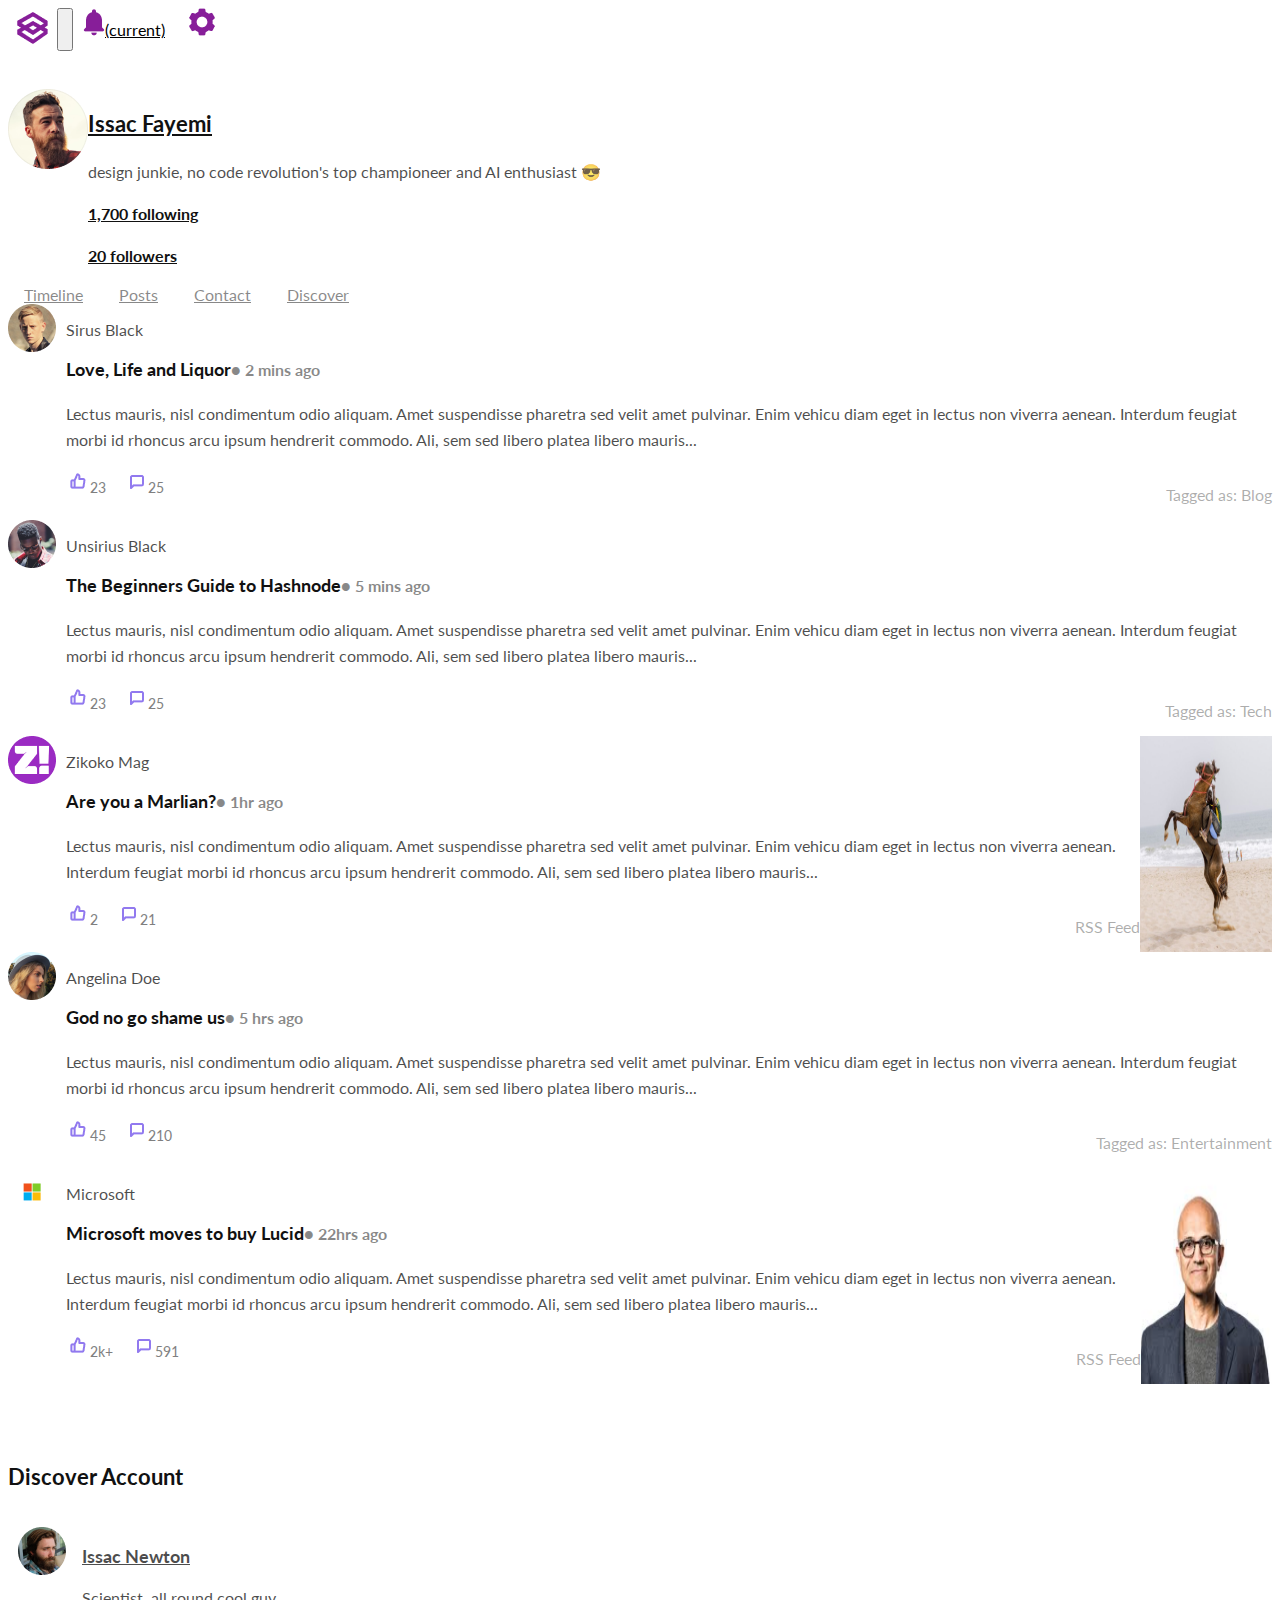
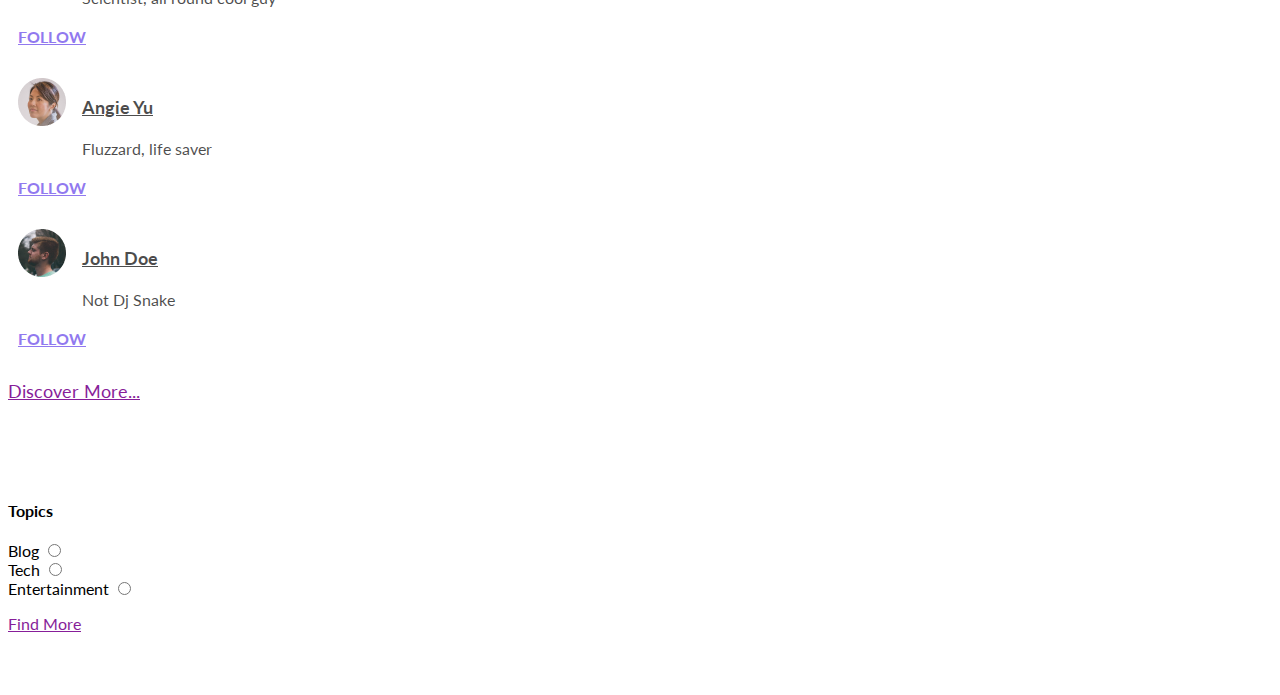
==== commit 3d81061e: "bug fix" ====
--- a/index.html
+++ b/index.html
@@ -16,19 +16,18 @@
     <div class="dropdown-container">
       <div class="dropdown" onclick="event.stopPropagation()">
         <ul class="dropdown-list" >
-          <li class="list-item" href="#">Timeline<span class="sr-only">(current)</span></li>
-          <li class="list-item" href="#">Posts</li>
+          <li class="list-item" href="index.html">Timeline<span class="sr-only">(current)</span></li>
+          <li class="list-item" href="article.html">Posts</li>
           <li class="list-item" href="#">Contact</li>
-          <li class="list-item" href="#">Discover</li>
+          <li class="list-item" href="discover.html">Discover</li>
           <li class="list-item" href="#">Notifications</li>
           <li class="list-item" href="#">Settings</li>
         </ul>
       </div>
     </div>
-    <!-- Header section -->
     <header class="container">
         <nav class="navbar navbar-expand-lg navbar-light ">
-            <a class="navbar-brand" href="#"><img class="image-fluid" src="images/lucid-logo 1.png"></a>
+            <a class="navbar-brand" href="#"><img src="images/lucid-logo 1.png"></a>
             <button class="navbar-toggler menu" type="button" data-toggle="collapse" data-target="#navbarNavAltMarkup" aria-controls="navbarNavAltMarkup" aria-expanded="false" aria-label="Toggle navigation">
               <span class="navbar-toggler-icon"></span>
             </button>
@@ -40,10 +39,33 @@
             </div>
           </nav>
     </header>
-    <!--Main section-->
-    <section id="main-blog" class="container">
-      <div class="row">
-        <div class="col-md-8">
+    <br>
+    <br>
+     
+      <section id="main-blog" class="container">
+        <div class="row">
+          <div class="col-md-8 col-sm-12 col-lg-8">
+            <div class="container profile-top">
+              <div class="blog-pic">
+                <img src="images/Ellipse 1.png">
+              </div>
+              <div class="user-stats pl-2 first-top">
+                <p class="profile-name ">
+                  <a href="/name" class="text-name">Issac Fayemi</a>
+                </p>
+                <p class="about">design junkie, no code revolution's top championeer and AI enthusiast 😎</p>
+                <div class="user-stats stats d-flex flex-row">
+                  <div class="d-inline pr-3">
+                      <a href="/following" class="text-dark">1,700 following</p>
+                  </div>
+                  <div class="d-inline pr-3">
+                      <a href="/followers" class="text-dark">20 followers</p>
+                  </div>
+              </div>
+            </div>
+          </div>
+          
+          <!--Main section
           <section class="d-flex">
             <figure class="figure">
                 <img src="images/Ellipse 1.png">
@@ -65,10 +87,10 @@
           </section>
           <!--Navbar and Comments section-->
           <nav class="nav topnav d-flex justify-content-start border">
-            <a class="p-2 text-muted" href="index.html">Timeline</a>
-            <a class="p-2 text-muted" href="#">Posts</a>
-            <a class="p-2 text-muted" href="#">Contact</a>
-            <a class="p-2 text-muted" href="discover.html">Discover</a>
+            <a class="text-style" href="index.html">Timeline</a>
+            <a class="text-style" href="#">Posts</a>
+            <a class="text-style" href="#">Contact</a>
+            <a class="text-style" href="discover.html">Discover</a>
           </nav>
           <div class="border comment">
             <div class="col-12 mt-2 comment-header">
@@ -109,7 +131,7 @@
             </div>
           </div>
           <div class="border comment zili">
-            <div class="col-8 mt-2 comment-header">
+            <div class="col-md-8 col-sm-12 col-lg-8 mt-2 comment-header">
               <div>
                 <img class="comment-pix" src="images/Ellipse 13.png">
               </div>
@@ -119,14 +141,14 @@
                 <p class="brand-texts">Lectus mauris, nisl condimentum odio aliquam. Amet suspendisse pharetra sed velit amet 
                 pulvinar. Enim vehicu diam eget in lectus non viverra aenean. Interdum feugiat morbi id rhoncus arcu ipsum
                 hendrerit commodo. Ali, sem sed libero platea libero mauris... </p>
-                <div class="reactions">
+                <div class="reactions tint">
                   <img class="icon" src="images/upvote.png"><span class="count">2</span>
                   <img class="icon reply" src="images/reply.png"><span class="count">21</span>
                   <p class="tag ">RSS Feed</p>
                 </div>
               </div>
             </div>
-            <div class="col-4 pr-0">
+            <div class="col-md-4 col-sm-12 col-lg-4 pr-0 tint-0">
               <img class="img-fluid pix-zili" src="images/Rectangle 10.png">
             </div>
           </div>
@@ -150,7 +172,7 @@
             </div>
           </div>
           <div class="border comment zili">
-            <div class="col-md-8 col-lg-8 col-sm-8 mt-2 comment-header">
+            <div class="col-md-12 mt-2 comment-header">
               <div>
                 <img class="comment-pix" src="images/Ellipse 13 (2).png">
               </div>
@@ -166,16 +188,18 @@
                   <p class="tag ">RSS Feed</p>
                 </div>
               </div>
-              <div class="col-md-4 col-lg-4 col-sm-4 pr-0">
+              <div class="col-md-4 pr-0">
                 <img class="img-fluid pix-zili" src="images/Rectangle 10 (1).png">
               </div>
             </div>
           </div>
         </div>
         <!--Discovery Account-->
-        <div class="col-md-4">
+        <div class="col-md-4 col-sm-12 col-lg-4">
           <div>
-            <h5 class="dis-acc">Discover Account</h5>
+            <p>
+              <h5 class="dis-acc">Discover Account</h5>
+            </p>
           </div>
           <div class="border comment-2">
             <figure class= " mt-3">
@@ -192,7 +216,7 @@
               </figcaption>
             </figure>      
           </div>
-          <div class="border comment">
+          <div class="border">
             <figure class= " mt-2">
               <img class="figure2" src="images/Ellipse 15.png">
               <figcaption class="d-flex flex-column">
@@ -207,7 +231,7 @@
               </figcaption>
             </figure>      
           </div>
-          <div class="border comment">
+          <div class="border">
             <figure class= " mt-2">
               <img class="figure2" src="images/Ellipse 16.png">
               <figcaption class="d-flex flex-column">
@@ -257,7 +281,7 @@
     <!-- blog navbar -->
         <!-- Optional JavaScript -->
     <!-- jQuery first, then Popper.js, then Bootstrap JS -->
-    <script type="text/javascript" src="js/article.js"></script>
+    <script type="text/javascript" src="index.js"></script>
     <script src="https://code.jquery.com/jquery-3.5.1.slim.min.js" integrity="sha384-DfXdz2htPH0lsSSs5nCTpuj/zy4C+OGpamoFVy38MVBnE+IbbVYUew+OrCXaRkfj" crossorigin="anonymous"></script>
     <script src="https://cdn.jsdelivr.net/npm/popper.js@1.16.0/dist/umd/popper.min.js" integrity="sha384-Q6E9RHvbIyZFJoft+2mJbHaEWldlvI9IOYy5n3zV9zzTtmI3UksdQRVvoxMfooAo" crossorigin="anonymous"></script>
     <script src="https://stackpath.bootstrapcdn.com/bootstrap/4.5.0/js/bootstrap.min.js" integrity="sha384-OgVRvuATP1z7JjHLkuOU7Xw704+h835Lr+6QL9UvYjZE3Ipu6Tp75j7Bh/kR0JKI" crossorigin="anonymous"></script>
--- a/css/styles.css
+++ b/css/styles.css
@@ -4,7 +4,13 @@
     font-family: 'Lato', sans-serif;
 }
 
+a { color: inherit; }
 /*Header section*/
+.profile-top{
+    display: flex;
+    flex-direction: row;
+        
+}
 .navbar{
     display: flex;
 }
@@ -36,13 +42,33 @@
     font-size: 22px;
 }
 
+.text-name{
+    font-family: Lato;
+    font-style: normal;
+    font-weight: bold;
+    font-size: 22px;
+    line-height: 26px;
+    color: #111111;
+
+    
+}
+
 .about{
-    font-size: 16px;
+    font-family: Lato;
+    font-size: 16px;
+    font-style: normal;
+    font-weight: normal;
+    line-height: 26px;
+    color: rgba(17, 17, 17, 0.75);
 }
 
 .user-stats{
-    font-size: 16px;
-    font-weight: bold;
+    font-family: Lato;
+    font-style: normal;
+    font-weight: bold;
+    font-size: 16px;
+    line-height: 26px;
+    color: #111111;
 }
 
 /*Navbar and comments section*/
@@ -53,6 +79,16 @@
 .topnav a.active {
     border-bottom: 3px solid #871E99;
 }
+.text-style{
+    padding: 16px;
+    color: rgba(17, 17, 17, 0.5);
+
+}
+.text-style:hover{
+    color: #871E99
+}
+
+
 
 .comment-brand{
     margin-left: 10px;
@@ -103,7 +139,7 @@
 }
 
 .reactions{
-    width: 67%;
+    width: 100%;
 }
 
 .icon{
@@ -135,11 +171,25 @@
 
 /*Discovery Account section*/
 .dis-acc{
+    font-family: Lato;
+    font-style: normal;
+    font-weight: bold;
+    font-size: 22px;
+    line-height: 26px;
+    color: #111111;
     margin-top: 80px;
 }
-
+.follow{
+    font-family: Lato;
+    font-style: normal;
+    font-weight: bold;
+    font-size: 16px;
+    line-height: 19px;
+    color: #9179EF;
+
+}
 .comment-2{
-    margin-top: 41px;
+    margin-top: 20px;
 }
 
 .figure2 {
@@ -230,6 +280,86 @@
 .dropdown-container{
     display: none;
 }
+@media (min-width: 360px) and (max-width: 767px) {
+    .open-menu{
+        display: block;
+    }
+    .dropdown-container{
+        width: 100vw;
+        height: 100vh;
+        position: fixed;
+        z-index: 1000;
+        background-color:rgba(0, 0, 0, 0.5);
+        margin-top: 60px;
+    }
+    .dropdown{
+        z-index: 1001;
+        background-color:#F4F4F4;
+        width: 211px;
+        height: 429px;
+        position: absolute;
+        top: 7px;
+        right: 0px;
+        
+    }
+    .list-item{
+        list-style-type: none;
+        padding: 0px;
+        padding-top: 20px;
+        padding-bottom:20px;
+        padding-left:10px;
+        font-weight: bold;
+        font-size: 14px;
+        line-height: 17px;
+        color: #111111;
+        
+    }
+    .list-item:active,.list-item:hover{
+        background: #E1DBF9;
+        border-left: 3px solid #871E99;
+        color: #871E99;;
+    }
+    .dropdown-list{
+        padding: 0px;
+    }
+    .navbar-nav{
+        display: none;
+    }
+  .profile-top{
+      display: flex;
+      flex-direction: column;
+      text-justify: center;
+  }
+
+  .blog-pic{
+      margin-left: 104px;
+  }
+  .profile-name{
+      margin-left: 79px;
+  }
+  .stats{
+    margin-left: 50px;
+  }
+  
+  .about{
+      margin-left: 20px;
+  }
+  .text-style{
+    padding: 14px;
+  }
+  .zili{
+      display: flex;
+      flex-direction: column;
+  }
+  .tint{
+      order: 2;
+  }
+  .tint-0{
+      order: 1;
+  }
+}
+
+
 /* .bar{
     font-weight: bold;
     font-size: 16px;
@@ -243,46 +373,3 @@
     left:0; */
 /* }   */
 
-.open-menu{
-    display: block;
-}
-.dropdown-container{
-    width: 100vw;
-    height: 100vh;
-    position: fixed;
-    z-index: 1000;
-    background-color:rgba(0, 0, 0, 0.5);
-    margin-top: 60px;
-}
-.dropdown{
-    z-index: 1001;
-    background-color:#F4F4F4;
-    width: 211px;
-    height: 429px;
-    position: absolute;
-    top: 7px;
-    right: 0px;
-
-}
-.list-item{
-    list-style-type: none;
-    padding: 0px;
-    padding-top: 20px;
-    padding-bottom:20px;
-    padding-left:10px;
-    font-weight: bold;
-    font-size: 14px;
-    line-height: 17px;
-    color: #111111;
-
-}
-.list-item:active,.list-item:hover{
-    background: #E1DBF9;
-    border-left: 3px solid #871E99;
-    color: #871E99;;
-}
-.dropdown-list{
-    padding: 0px;
-}
-
-
